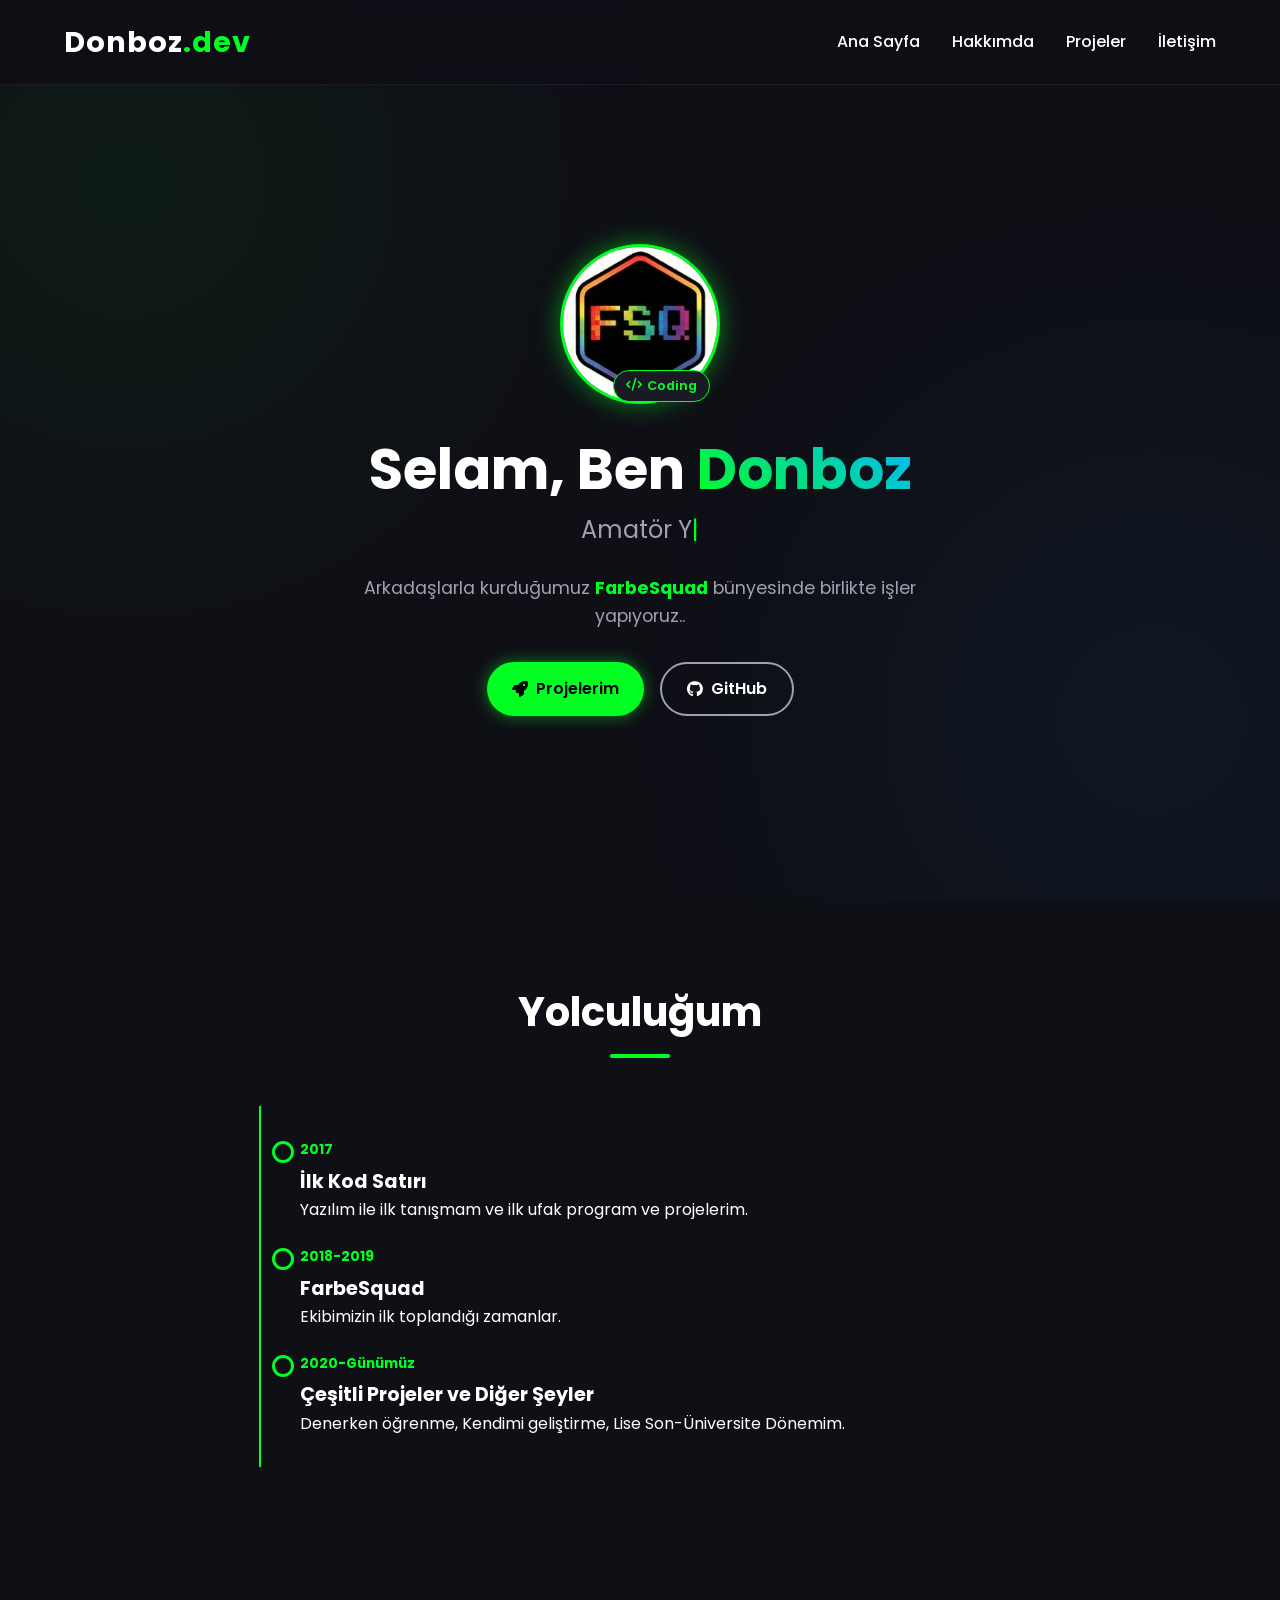
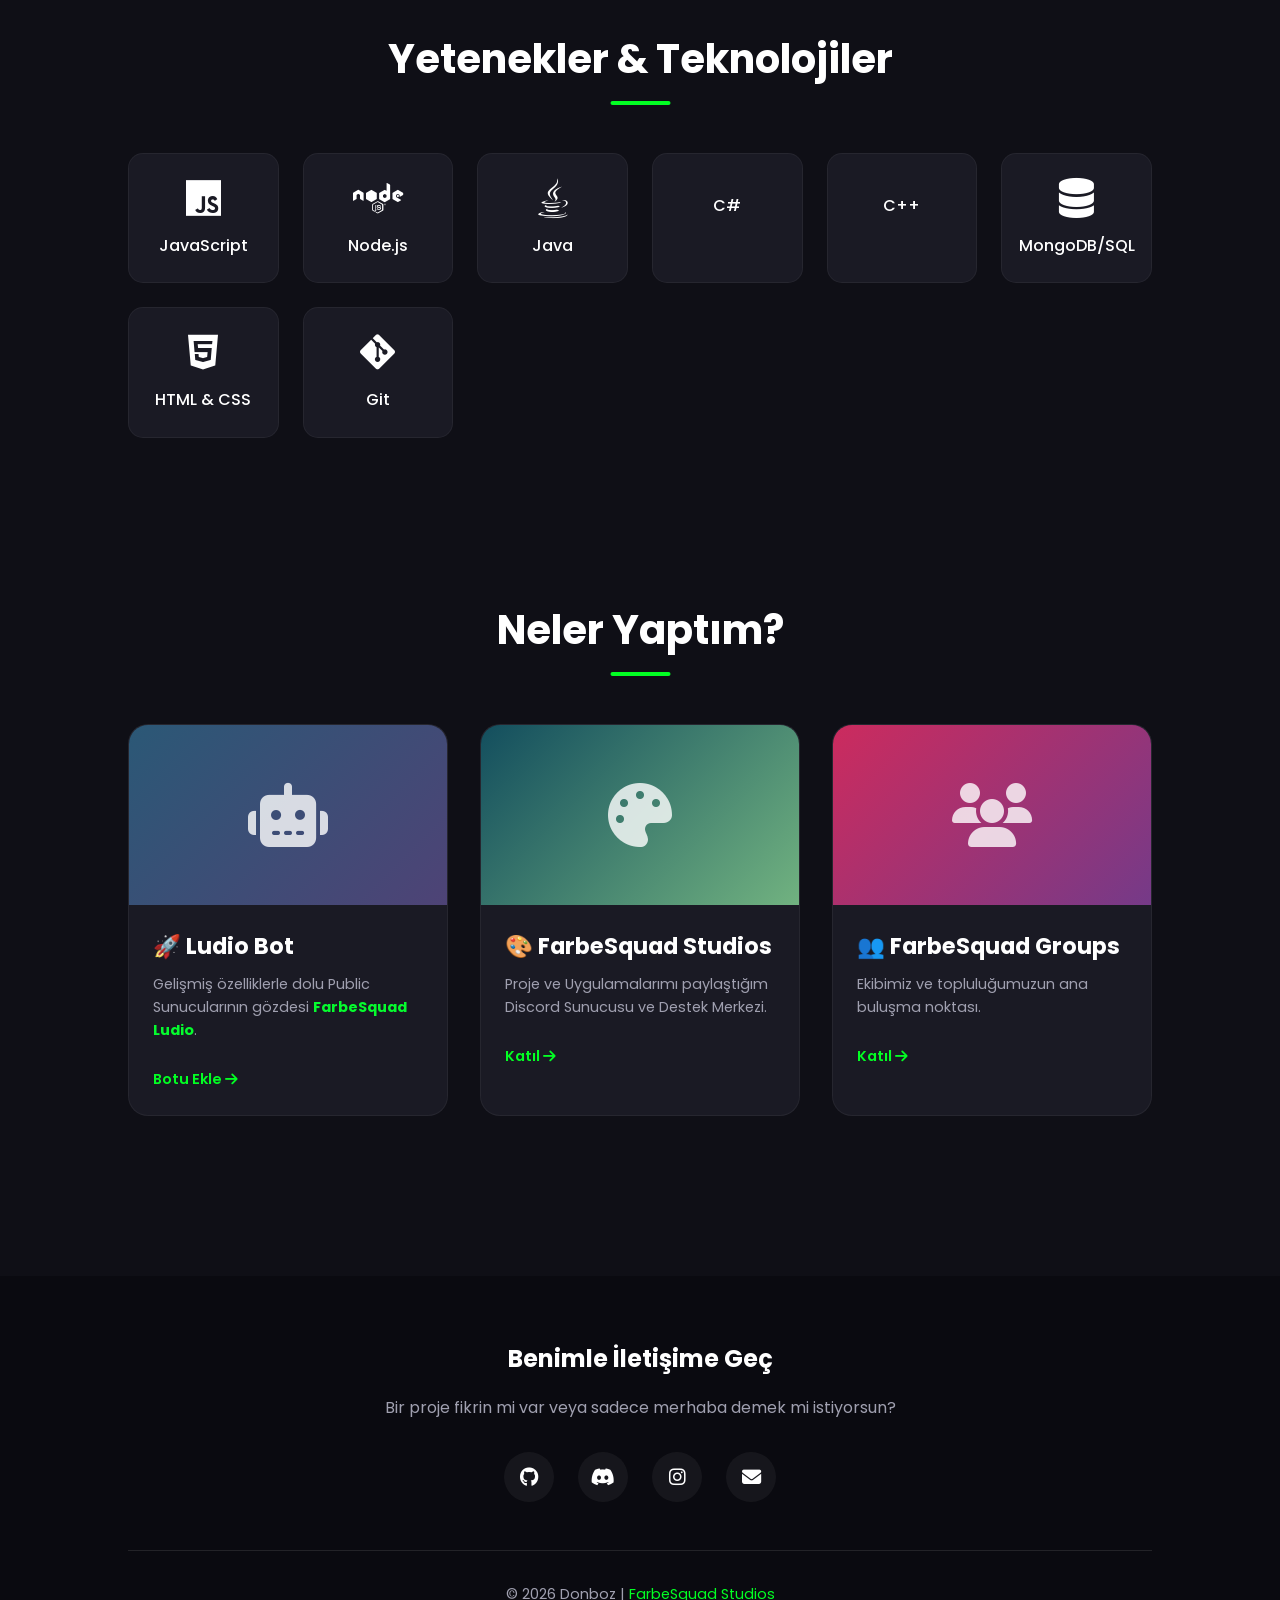
==== index.html @ 7eaf5b08 "Add timeline section and scroll-to-top button Introduced a new 'Yolculuğum' (Journey) timeline secti" ====
<!DOCTYPE html>
<html lang="tr">

<head>
    <meta charset="UTF-8">
    <meta name="viewport" content="width=device-width, initial-scale=1.0">

    <title>Murat 'Donboz' Batak | Yazılım Portfolyosu</title>
    <meta name="description"
        content="Merhaba, ben Murat Batak (Donboz). Amatör yazılımcı. Ludio Bot, Discord botları ve web projelerimi inceleyebilirsiniz.">
    <meta name="author" content="Murat Batak">
    <meta name="keywords" content="Donboz, Murat Batak, FarbeSquad, Ludio Bot, Yazılımcı, Web Geliştirici, Discord Bot">

    <meta property="og:title" content="Murat 'Donboz' Batak | Portfolio">
    <meta property="og:description"
        content="FarbeSquad kurucusu ve yazılım geliştirici. Projelerimi ve yeteneklerimi inceleyin.">
    <meta property="og:image" content="https://donboz.github.io/imgs/logo.png">
    <meta property="og:url" content="https://donboz.github.io">
    <meta property="og:type" content="website">
    <link rel="icon" type="image/png" href="./imgs/logo.png">

    <meta name="theme-color" content="#02ff23">
    <link rel="stylesheet" href="https://cdnjs.cloudflare.com/ajax/libs/font-awesome/6.4.0/css/all.min.css">
    <link href="https://fonts.googleapis.com/css2?family=Poppins:wght@300;400;600;700&display=swap" rel="stylesheet">
    <link rel="stylesheet" href="style.css">
</head>

<body>

    <div class="bg-animation"></div>

    <header>
        <div class="logo">Donboz<span style="color:var(--accent)">.dev</span></div>

        <div class="menu-toggle" id="mobile-menu">
            <span class="bar"></span>
            <span class="bar"></span>
            <span class="bar"></span>
        </div>

        <nav class="nav-menu">
            <a href="#home" class="nav-link">Ana Sayfa</a>
            <a href="#about" class="nav-link">Hakkımda</a>
            <a href="#projects" class="nav-link">Projeler</a>
            <a href="#contact" class="nav-link">İletişim</a>
        </nav>
    </header>

    <section class="hero" id="home">
        <div class="hero-content">
            <div class="img-container">
                <img src="./imgs/logo.png" alt="Donboz Profil" class="profile-img">
                <div class="status-badge"><i class="fas fa-code"></i> Coding</div>
            </div>

            <h1>Selam, Ben <span class="gradient-text">Donboz</span></h1>
            <div class="typing-container">
                <span id="typewriter"></span><span class="cursor">|</span>
            </div>

            <p class="hero-text">
                Arkadaşlarla kurduğumuz <span style="color: #02ff23; font-weight: bold;">FarbeSquad</span> bünyesinde
                birlikte işler yapıyoruz..
            </p>

            <div class="hero-buttons">
                <a href="#projects" class="btn btn-primary"><i class="fas fa-rocket"></i> Projelerim</a>
                <a href="https://github.com/Donboz" target="_blank" class="btn btn-secondary"><i
                        class="fab fa-github"></i> GitHub</a>
            </div>
        </div>
    </section>

    <section class="section" id="journey">
        <h2 class="section-title">Yolculuğum</h2>
        <div class="timeline">
            <div class="timeline-item">
                <span class="date">2017</span>
                <h3>İlk Kod Satırı</h3>
                <p>Yazılım ile ilk tanışmam ve ilk ufak program ve projelerim.</p>
            </div>
            <div class="timeline-item">
                <span class="date">2018-2019</span>
                <h3>FarbeSquad</h3>
                <p>Ekibimizin ilk toplandığı zamanlar.</p>
            </div>
            <div class="timeline-item">
                <span class="date">2020-Günümüz</span>
                <h3>Çeşitli Projeler ve Diğer Şeyler</h3>
                <p>Denerken öğrenme, Kendimi geliştirme, Lise Son-Üniversite Dönemim.</p>
            </div>
        </div>
    </section>

    <section class="section" id="about">
        <h2 class="section-title">Yetenekler & Teknolojiler</h2>
        <div class="skills-grid">
            <div class="skill-card js"><i class="fab fa-js"></i> <span>JavaScript</span></div>
            <div class="skill-card node"><i class="fab fa-node"></i> <span>Node.js</span></div>
            <div class="skill-card java"><i class="fab fa-java"></i> <span>Java</span></div>
            <div class="skill-card csharp"><i class="fab fa-csharp"></i> <span>C#</span></div>
            <div class="skill-card csharp"><i class="fab fa-cplus"></i> <span>C++</span></div>
            <div class="skill-card db"><i class="fas fa-database"></i> <span>MongoDB/SQL</span></div>
            <div class="skill-card html"><i class="fab fa-html5"></i> <span>HTML & CSS</span></div>
            <div class="skill-card git"><i class="fab fa-git-alt"></i> <span>Git</span></div>
        </div>
    </section>

    <section class="section" id="projects">
        <h2 class="section-title">Neler Yaptım?</h2>
        <div class="projects-grid">

            <div class="project-card">
                <div class="card-image ludio-bg">
                    <i class="fas fa-robot"></i>
                </div>
                <div class="card-content">
                    <h3>🚀 Ludio Bot</h3>
                    <p>Gelişmiş özelliklerle dolu Public Sunucularının gözdesi <span
                            style="color: #05fc2e; font-weight: bold;">FarbeSquad Ludio</span>.</p>
                    <div class="card-links">
                        <a href="https://discord.com/oauth2/authorize?client_id=803218548482768906" target="_blank">Botu
                            Ekle <i class="fas fa-arrow-right"></i></a>
                    </div>
                </div>
            </div>

            <div class="project-card">
                <div class="card-image fs-bg">
                    <i class="fas fa-palette"></i>
                </div>
                <div class="card-content">
                    <h3>🎨 FarbeSquad Studios</h3>
                    <p>Proje ve Uygulamalarımı paylaştığım Discord Sunucusu ve Destek Merkezi.</p>
                    <div class="card-links">
                        <a href="https://discord.gg/zWhV6Kchgx" target="_blank">Katıl <i
                                class="fas fa-arrow-right"></i></a>
                    </div>
                </div>
            </div>

            <div class="project-card">
                <div class="card-image group-bg">
                    <i class="fas fa-users"></i>
                </div>
                <div class="card-content">
                    <h3>👥 FarbeSquad Groups</h3>
                    <p>Ekibimiz ve topluluğumuzun ana buluşma noktası.</p>
                    <div class="card-links">
                        <a href="https://discord.gg/zWhV6Kchgx" target="_blank">Katıl <i
                                class="fas fa-arrow-right"></i></a>
                    </div>
                </div>
            </div>

        </div>
    </section>

    <footer id="contact">
        <div class="footer-content">
            <h2>Benimle İletişime Geç</h2>
            <p>Bir proje fikrin mi var veya sadece merhaba demek mi istiyorsun?</p>
            <div class="social-links">
                <a href="https://github.com/Donboz" target="_blank" class="social-btn github"><i
                        class="fab fa-github"></i></a>
                <a href="https://discord.gg/zWhV6Kchgx" target="_blank" class="social-btn discord"><i
                        class="fab fa-discord"></i></a>
                <a href="https://instagram.com/muratbatak2005" target="_blank" class="social-btn insta"><i
                        class="fab fa-instagram"></i></a>
                <a href="mailto:muratbatak052005@gmail.com" class="social-btn mail"><i class="fas fa-envelope"></i></a>
            </div>
            <div class="copyright">
                <p>&copy; <span id="year"></span> Donboz | <span style="color:var(--accent)">FarbeSquad Studios</span>
                </p>
            </div>
        </div>
    </footer>

    <script>
        document.getElementById('year').textContent = new Date().getFullYear();

        const textElement = document.getElementById('typewriter');
        const phrases = ['Amatör Yazılımcı', 'FarbeSquad Groups', 'FarbeSquad Studios', 'Öğrenci'];
        let phraseIndex = 0;
        let charIndex = 0;
        let isDeleting = false;

        function type() {
            const currentPhrase = phrases[phraseIndex];

            if (isDeleting) {
                textElement.textContent = currentPhrase.substring(0, charIndex - 1);
                charIndex--;
            } else {
                textElement.textContent = currentPhrase.substring(0, charIndex + 1);
                charIndex++;
            }

            if (!isDeleting && charIndex === currentPhrase.length) {
                isDeleting = true;
                setTimeout(type, 2000);
            } else if (isDeleting && charIndex === 0) {
                isDeleting = false;
                phraseIndex = (phraseIndex + 1) % phrases.length;
                setTimeout(type, 500);
            } else {
                setTimeout(type, isDeleting ? 100 : 200);
            }
        }
        document.addEventListener('DOMContentLoaded', type);

        const menuToggle = document.getElementById('mobile-menu');
        const navMenu = document.querySelector('.nav-menu');

        menuToggle.addEventListener('click', () => {
            menuToggle.classList.toggle('active');
            navMenu.classList.toggle('active');
        });

        document.querySelectorAll('.nav-link').forEach(n => n.addEventListener('click', () => {
            menuToggle.classList.remove('active');
            navMenu.classList.remove('active');
        }));
    </script>
    <a href="#" class="scroll-top" id="scrollTopBtn"><i class="fas fa-arrow-up"></i></a>
</body>

</html>
---- style.css ----
/* === GENEL AYARLAR VE DEĞİŞKENLER === */
:root {
    --bg-color: #0f0f16;
    --card-bg: #1a1a24;
    --text-main: #ffffff;
    --text-secondary: #a0a0b0;
    --accent: #02ff23; /* Senin seçtiğin neon yeşil */
    --accent-glow: rgba(2, 255, 35, 0.5);
    --gradient: linear-gradient(45deg, #02ff23, #00b7ff);
}

* {
    margin: 0;
    padding: 0;
    box-sizing: border-box;
    font-family: 'Poppins', sans-serif;
    scroll-behavior: smooth;
}

body {
    background-color: var(--bg-color);
    color: var(--text-main);
    overflow-x: hidden;
    line-height: 1.6;
}

/* === ARKAPLAN ANİMASYONU === */
.bg-animation {
    position: fixed;
    top: 0;
    left: 0;
    width: 100%;
    height: 100vh;
    background: radial-gradient(circle at 10% 20%, rgba(2, 255, 35, 0.05) 0%, transparent 40%),
                radial-gradient(circle at 90% 80%, rgba(0, 183, 255, 0.05) 0%, transparent 40%);
    z-index: -1;
}

/* === CUSTOM SCROLLBAR === */
::-webkit-scrollbar {
    width: 10px;
}
::-webkit-scrollbar-track {
    background: var(--bg-color);
}
::-webkit-scrollbar-thumb {
    background: #333;
    border-radius: 5px;
}
::-webkit-scrollbar-thumb:hover {
    background: var(--accent);
}

/* === HEADER & MENU === */
header {
    position: fixed;
    top: 0;
    width: 100%;
    padding: 1.2rem 5%;
    display: flex;
    justify-content: space-between;
    align-items: center;
    background: rgba(15, 15, 22, 0.85);
    backdrop-filter: blur(10px);
    z-index: 1000;
    border-bottom: 1px solid rgba(255,255,255,0.05);
}

.logo {
    font-size: 1.8rem;
    font-weight: 700;
    letter-spacing: 1px;
    cursor: pointer;
}

.nav-menu {
    display: flex;
    gap: 2rem;
}

.nav-link {
    color: var(--text-main);
    text-decoration: none;
    font-weight: 500;
    transition: 0.3s;
    position: relative;
}

.nav-link:hover {
    color: var(--accent);
}

.nav-link::after {
    content: '';
    position: absolute;
    width: 0;
    height: 2px;
    bottom: -5px;
    left: 0;
    background-color: var(--accent);
    transition: 0.3s;
}

.nav-link:hover::after {
    width: 100%;
}

/* === HAMBURGER MENU (MOBİL) === */
.menu-toggle {
    display: none;
    cursor: pointer;
    flex-direction: column;
    gap: 5px;
}

.bar {
    width: 25px;
    height: 3px;
    background-color: var(--text-main);
    transition: 0.3s;
}

/* === HERO SECTION === */
.hero {
    height: 100vh;
    display: flex;
    align-items: center;
    justify-content: center;
    text-align: center;
    padding: 0 20px;
    padding-top: 60px; /* Header payı */
}

.hero-content {
    max-width: 800px;
}

.img-container {
    position: relative;
    display: inline-block;
    margin-bottom: 1.5rem;
}

.profile-img {
    width: 160px;
    height: 160px;
    border-radius: 50%;
    object-fit: cover;
    border: 3px solid var(--accent);
    box-shadow: 0 0 25px var(--accent-glow);
    animation: float 6s ease-in-out infinite;
}

@keyframes float {
    0%, 100% { transform: translateY(0); }
    50% { transform: translateY(-10px); }
}

.status-badge {
    position: absolute;
    bottom: 10px;
    right: 10px;
    background: #1a1a24;
    border: 1px solid var(--accent);
    color: var(--accent);
    padding: 5px 12px;
    border-radius: 20px;
    font-size: 0.8rem;
    font-weight: 600;
    display: flex;
    align-items: center;
    gap: 5px;
}

h1 {
    font-size: 3.5rem;
    margin-bottom: 0.5rem;
    line-height: 1.2;
}

.gradient-text {
    background: var(--gradient);
    -webkit-background-clip: text;
    -webkit-text-fill-color: transparent;
}

.typing-container {
    font-size: 1.5rem;
    color: var(--text-secondary);
    margin-bottom: 1.5rem;
    min-height: 1.6em;
}

.cursor {
    color: var(--accent);
    animation: blink 0.8s infinite;
}

@keyframes blink {
    0%, 100% { opacity: 1; }
    50% { opacity: 0; }
}

.hero-text {
    font-size: 1.1rem;
    color: var(--text-secondary);
    margin-bottom: 2rem;
    max-width: 600px;
    margin-left: auto;
    margin-right: auto;
}

.hero-buttons {
    display: flex;
    gap: 1rem;
    justify-content: center;
}

.btn {
    padding: 12px 25px;
    border-radius: 30px;
    text-decoration: none;
    font-weight: 600;
    transition: 0.3s;
    display: flex;
    align-items: center;
    gap: 8px;
}

.btn-primary {
    background: var(--accent);
    color: #000;
    box-shadow: 0 0 15px var(--accent-glow);
}

.btn-primary:hover {
    background: #fff;
    transform: translateY(-3px);
}

.btn-secondary {
    background: transparent;
    border: 2px solid var(--text-secondary);
    color: var(--text-main);
}

.btn-secondary:hover {
    border-color: var(--accent);
    color: var(--accent);
}

/* === SECTIONS === */
.section {
    padding: 5rem 10%;
}

.section-title {
    text-align: center;
    font-size: 2.5rem;
    margin-bottom: 3rem;
    position: relative;
    display: inline-block;
    left: 50%;
    transform: translateX(-50%);
}

.section-title::after {
    content: '';
    display: block;
    width: 60px;
    height: 4px;
    background: var(--accent);
    margin: 10px auto 0;
    border-radius: 2px;
}

/* === SKILLS GRID === */
.skills-grid {
    display: grid;
    grid-template-columns: repeat(auto-fit, minmax(130px, 1fr));
    gap: 1.5rem;
}

.skill-card {
    background: var(--card-bg);
    padding: 1.5rem;
    border-radius: 15px;
    text-align: center;
    transition: 0.3s;
    border: 1px solid rgba(255,255,255,0.05);
    display: flex;
    flex-direction: column;
    align-items: center;
    gap: 10px;
}

.skill-card i {
    font-size: 2.5rem;
    margin-bottom: 5px;
    transition: 0.3s;
}

.skill-card span {
    font-weight: 500;
}

.skill-card:hover {
    transform: translateY(-5px);
    border-color: var(--accent);
}

/* İkonlara özel renkler (Hover'da canlansın) */
.skill-card.js:hover i { color: #f7df1e; }
.skill-card.node:hover i { color: #68a063; }
.skill-card.html:hover i { color: #e34f26; }
.skill-card.java:hover i { color: #f89820; }
.skill-card.db:hover i { color: #00ed64; }
.skill-card.csharp:hover i { color: #9b4f96; }

/* === PROJECTS === */
.projects-grid {
    display: grid;
    grid-template-columns: repeat(auto-fit, minmax(300px, 1fr));
    gap: 2rem;
}

.project-card {
    background: var(--card-bg);
    border-radius: 20px;
    overflow: hidden;
    transition: 0.3s;
    border: 1px solid rgba(255,255,255,0.05);
}

.project-card:hover {
    transform: translateY(-10px);
    box-shadow: 0 10px 30px rgba(0,0,0,0.5);
}

.card-image {
    height: 180px;
    display: flex;
    align-items: center;
    justify-content: center;
    font-size: 4rem;
    color: rgba(255,255,255,0.8);
}

/* Proje arkaplan renkleri */
.ludio-bg { background: linear-gradient(135deg, #2b5876, #4e4376); }
.fs-bg { background: linear-gradient(135deg, #134e5e, #71b280); }
.group-bg { background: linear-gradient(135deg, #cc2b5e, #753a88); }

.card-content {
    padding: 1.5rem;
}

.card-content h3 {
    margin-bottom: 0.5rem;
    font-size: 1.4rem;
}

.card-content p {
    color: var(--text-secondary);
    font-size: 0.9rem;
    margin-bottom: 1.5rem;
}

.card-links a {
    color: var(--accent);
    text-decoration: none;
    font-weight: 600;
    font-size: 0.9rem;
    transition: 0.2s;
}

.card-links a:hover {
    color: #fff;
    margin-left: 5px;
}

/* === FOOTER === */
footer {
    background: #0a0a10;
    padding: 4rem 10% 2rem;
    text-align: center;
    margin-top: 5rem;
}

.footer-content h2 {
    margin-bottom: 1rem;
}

.footer-content p {
    color: var(--text-secondary);
    margin-bottom: 2rem;
}

.social-links {
    display: flex;
    justify-content: center;
    gap: 1.5rem;
    margin-bottom: 3rem;
}

.social-btn {
    width: 50px;
    height: 50px;
    border-radius: 50%;
    background: rgba(255,255,255,0.05);
    display: flex;
    align-items: center;
    justify-content: center;
    color: var(--text-main);
    text-decoration: none;
    font-size: 1.2rem;
    transition: 0.3s;
}

.social-btn:hover {
    background: var(--accent);
    color: #000;
    transform: scale(1.1);
}

.copyright {
    border-top: 1px solid rgba(255,255,255,0.1);
    padding-top: 2rem;
    font-size: 0.9rem;
    color: var(--text-secondary);
}

/* === TIMELINE === */
.timeline {
    position: relative;
    max-width: 800px;
    margin: 0 auto;
    padding: 20px;
}
.timeline::after {
    content: '';
    position: absolute;
    width: 2px;
    background: var(--accent);
    top: 0;
    bottom: 0;
    left: 20px; /* Çizgi solda olsun */
    margin-left: -1px;
}
.timeline-item {
    padding: 10px 40px;
    position: relative;
    background-color: inherit;
    width: 100%;
}
.timeline-item::after {
    content: '';
    position: absolute;
    width: 16px;
    height: 16px;
    right: auto;
    left: 12px;
    top: 15px;
    background-color: var(--bg-color);
    border: 3px solid var(--accent);
    border-radius: 50%;
    z-index: 1;
    transition: 0.3s;
}
.timeline-item:hover::after {
    background-color: var(--accent);
    box-shadow: 0 0 10px var(--accent);
}
.timeline-item .date {
    font-size: 0.85rem;
    color: var(--accent);
    font-weight: bold;
}
.timeline-item h3 {
    margin-top: 5px;
    font-size: 1.2rem;
}

.scroll-top {
    position: fixed;
    bottom: 30px;
    right: 30px;
    background: var(--accent);
    color: #000;
    width: 45px;
    height: 45px;
    border-radius: 50%;
    display: flex;
    align-items: center;
    justify-content: center;
    text-decoration: none;
    opacity: 0; /* Başlangıçta gizli */
    pointer-events: none;
    transition: 0.3s;
    z-index: 999;
    box-shadow: 0 0 15px var(--accent-glow);
}

.scroll-top.active {
    opacity: 1;
    pointer-events: auto;
    transform: translateY(0);
}

/* === MEDIA QUERIES (MOBİL UYUMLULUK) === */
@media (max-width: 768px) {
    .menu-toggle {
        display: flex;
        z-index: 1001;
    }

    .nav-menu {
        position: fixed;
        top: 0;
        right: -100%;
        width: 70%;
        height: 100vh;
        background: #1a1a24;
        flex-direction: column;
        align-items: center;
        justify-content: center;
        transition: 0.4s;
        box-shadow: -5px 0 15px rgba(0,0,0,0.5);
    }

    .nav-menu.active {
        right: 0;
    }

    /* Hamburger animasyonu */
    .menu-toggle.active .bar:nth-child(1) { transform: rotate(-45deg) translate(-5px, 6px); }
    .menu-toggle.active .bar:nth-child(2) { opacity: 0; }
    .menu-toggle.active .bar:nth-child(3) { transform: rotate(45deg) translate(-5px, -6px); }

    h1 { font-size: 2.5rem; }
    
    .hero-buttons { flex-direction: column; }
    .btn { width: 100%; justify-content: center; }
    
    .section { padding: 4rem 5%; }
}
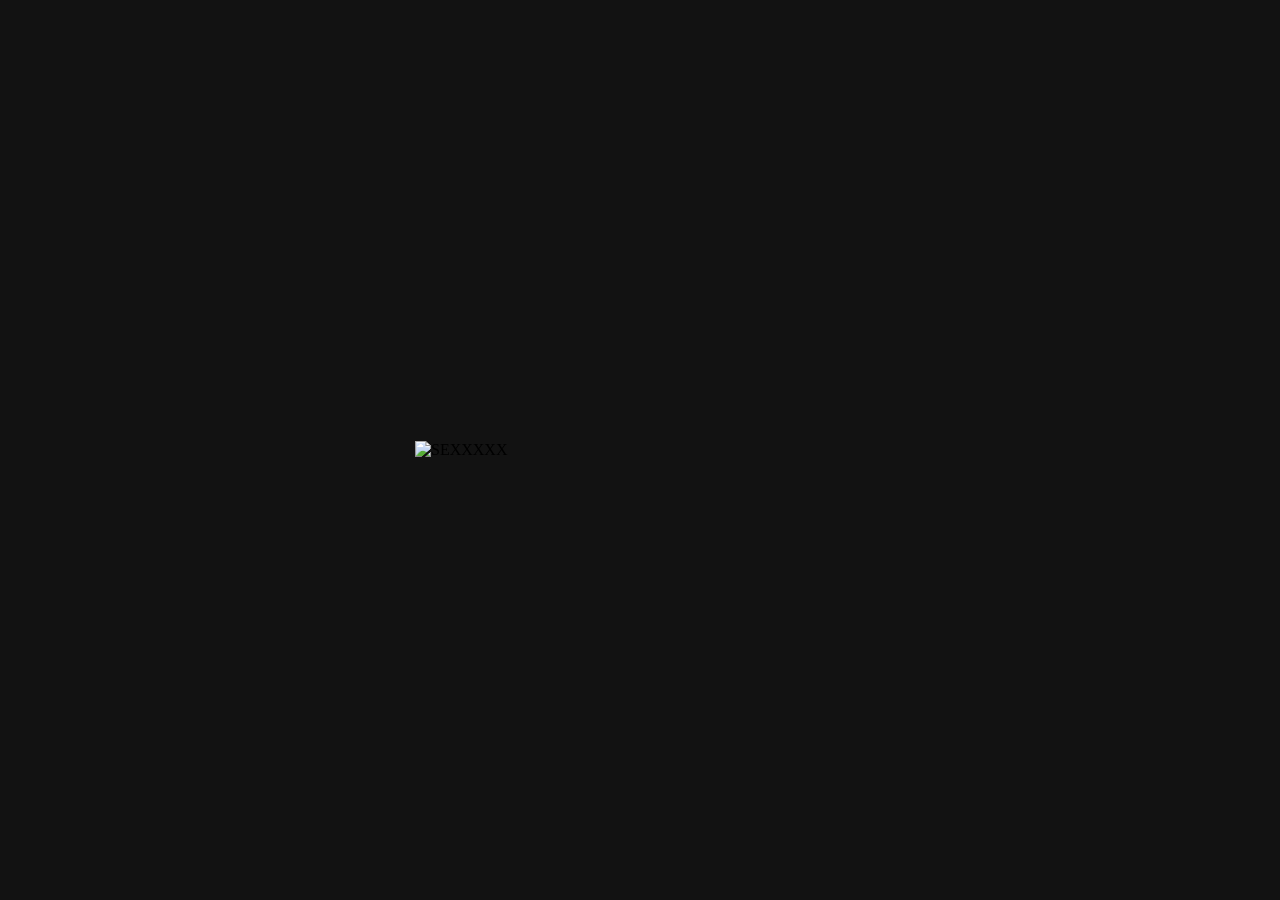
==== commit ba183533: "Update index.html" ====
--- a/index.html
+++ b/index.html
@@ -1,228 +1,31 @@
 <!DOCTYPE html>
 <html lang="tr">
-
 <head>
     <meta charset="UTF-8">
     <meta name="viewport" content="width=device-width, initial-scale=1.0">
+    <title>Resim</title>
+    <style>
+        /* Sayfanın kenar boşluklarını sıfırlayıp tam ekran yapıyoruz */
+        body {
+            margin: 0;
+            height: 100vh;
+            display: flex;
+            justify-content: center;
+            align-items: center;
+            background-color: #121212; /* Göz yormaması için koyu bir arka plan */
+        }
 
-    <title>Murat 'Donboz' Batak | Yazılım Portfolyosu</title>
-    <meta name="description"
-        content="Merhaba, ben Murat Batak (Donboz). Amatör yazılımcı. Ludio Bot, Discord botları ve web projelerimi inceleyebilirsiniz.">
-    <meta name="author" content="Murat Batak">
-    <meta name="keywords" content="Donboz, Murat Batak, FarbeSquad, Ludio Bot, Yazılımcı, Web Geliştirici, Discord Bot">
-
-    <meta property="og:title" content="Murat 'Donboz' Batak | Portfolio">
-    <meta property="og:description"
-        content="FarbeSquad kurucusu ve yazılım geliştirici. Projelerimi ve yeteneklerimi inceleyin.">
-    <meta property="og:image" content="https://donboz.github.io/imgs/logo.png">
-    <meta property="og:url" content="https://donboz.github.io">
-    <meta property="og:type" content="website">
-    <link rel="icon" type="image/png" href="./imgs/logo.png">
-
-    <meta name="theme-color" content="#02ff23">
-    <link rel="stylesheet" href="https://cdnjs.cloudflare.com/ajax/libs/font-awesome/6.4.0/css/all.min.css">
-    <link href="https://fonts.googleapis.com/css2?family=Poppins:wght@300;400;600;700&display=swap" rel="stylesheet">
-    <link rel="stylesheet" href="style.css">
+        /* Resmi biraz büyük ve ekranı taşırmayacak şekilde ayarlıyoruz */
+        img {
+            width: 450px; /* İstediğin gibi biraz büyük */
+            max-width: 90vw; /* Mobilde veya küçük ekranda taşmayı engeller */
+            height: auto;
+        }
+    </style>
 </head>
-
 <body>
 
-    <div class="bg-animation"></div>
+    <img src="imgs/s-l400.jpg" alt="SEXXXXX">
 
-    <header>
-        <div class="logo">Donboz<span style="color:var(--accent)">.dev</span></div>
-
-        <div class="menu-toggle" id="mobile-menu">
-            <span class="bar"></span>
-            <span class="bar"></span>
-            <span class="bar"></span>
-        </div>
-
-        <nav class="nav-menu">
-            <a href="#home" class="nav-link">Ana Sayfa</a>
-            <a href="#about" class="nav-link">Hakkımda</a>
-            <a href="#projects" class="nav-link">Projeler</a>
-            <a href="#contact" class="nav-link">İletişim</a>
-        </nav>
-    </header>
-
-    <section class="hero" id="home">
-        <div class="hero-content">
-            <div class="img-container">
-                <img src="./imgs/logo.png" alt="Donboz Profil" class="profile-img">
-                <div class="status-badge"><i class="fas fa-code"></i> Coding</div>
-            </div>
-
-            <h1>Selam, Ben <span class="gradient-text">Donboz</span></h1>
-            <div class="typing-container">
-                <span id="typewriter"></span><span class="cursor">|</span>
-            </div>
-
-            <p class="hero-text">
-                Arkadaşlarla kurduğumuz <span style="color: #02ff23; font-weight: bold;">FarbeSquad</span> bünyesinde
-                birlikte işler yapıyoruz..
-            </p>
-
-            <div class="hero-buttons">
-                <a href="#projects" class="btn btn-primary"><i class="fas fa-rocket"></i> Projelerim</a>
-                <a href="https://github.com/Donboz" target="_blank" class="btn btn-secondary"><i
-                        class="fab fa-github"></i> GitHub</a>
-            </div>
-        </div>
-    </section>
-
-    <section class="section" id="journey">
-        <h2 class="section-title">Yolculuğum</h2>
-        <div class="timeline">
-            <div class="timeline-item">
-                <span class="date">2017</span>
-                <h3>İlk Kod Satırı</h3>
-                <p>Yazılım ile ilk tanışmam ve ilk ufak program ve projelerim.</p>
-            </div>
-            <div class="timeline-item">
-                <span class="date">2018-2019</span>
-                <h3>FarbeSquad</h3>
-                <p>Ekibimizin ilk toplandığı zamanlar.</p>
-            </div>
-            <div class="timeline-item">
-                <span class="date">2020-Günümüz</span>
-                <h3>Çeşitli Projeler ve Diğer Şeyler</h3>
-                <p>Denerken öğrenme, Kendimi geliştirme, Lise Son-Üniversite Dönemim.</p>
-            </div>
-        </div>
-    </section>
-
-    <section class="section" id="about">
-        <h2 class="section-title">Yetenekler & Teknolojiler</h2>
-        <div class="skills-grid">
-            <div class="skill-card js"><i class="fab fa-js"></i> <span>JavaScript</span></div>
-            <div class="skill-card node"><i class="fab fa-node"></i> <span>Node.js</span></div>
-            <div class="skill-card java"><i class="fab fa-java"></i> <span>Java</span></div>
-            <div class="skill-card csharp"><i class="fab fa-csharp"></i> <span>C#</span></div>
-            <div class="skill-card csharp"><i class="fab fa-cplus"></i> <span>C++</span></div>
-            <div class="skill-card db"><i class="fas fa-database"></i> <span>MongoDB/SQL</span></div>
-            <div class="skill-card html"><i class="fab fa-html5"></i> <span>HTML & CSS</span></div>
-            <div class="skill-card git"><i class="fab fa-git-alt"></i> <span>Git</span></div>
-        </div>
-    </section>
-
-    <section class="section" id="projects">
-        <h2 class="section-title">Neler Yaptım?</h2>
-        <div class="projects-grid">
-
-            <div class="project-card">
-                <div class="card-image ludio-bg">
-                    <i class="fas fa-robot"></i>
-                </div>
-                <div class="card-content">
-                    <h3>🚀 Ludio Bot</h3>
-                    <p>Gelişmiş özelliklerle dolu Public Sunucularının gözdesi <span
-                            style="color: #05fc2e; font-weight: bold;">FarbeSquad Ludio</span>.</p>
-                    <div class="card-links">
-                        <a href="https://discord.com/oauth2/authorize?client_id=803218548482768906" target="_blank">Botu
-                            Ekle <i class="fas fa-arrow-right"></i></a>
-                    </div>
-                </div>
-            </div>
-
-            <div class="project-card">
-                <div class="card-image fs-bg">
-                    <i class="fas fa-palette"></i>
-                </div>
-                <div class="card-content">
-                    <h3>🎨 FarbeSquad Studios</h3>
-                    <p>Proje ve Uygulamalarımı paylaştığım Discord Sunucusu ve Destek Merkezi.</p>
-                    <div class="card-links">
-                        <a href="https://discord.gg/zWhV6Kchgx" target="_blank">Katıl <i
-                                class="fas fa-arrow-right"></i></a>
-                    </div>
-                </div>
-            </div>
-
-            <div class="project-card">
-                <div class="card-image group-bg">
-                    <i class="fas fa-users"></i>
-                </div>
-                <div class="card-content">
-                    <h3>👥 FarbeSquad Groups</h3>
-                    <p>Ekibimiz ve topluluğumuzun ana buluşma noktası.</p>
-                    <div class="card-links">
-                        <a href="https://discord.gg/zWhV6Kchgx" target="_blank">Katıl <i
-                                class="fas fa-arrow-right"></i></a>
-                    </div>
-                </div>
-            </div>
-
-        </div>
-    </section>
-
-    <footer id="contact">
-        <div class="footer-content">
-            <h2>Benimle İletişime Geç</h2>
-            <p>Bir proje fikrin mi var veya sadece merhaba demek mi istiyorsun?</p>
-            <div class="social-links">
-                <a href="https://github.com/Donboz" target="_blank" class="social-btn github"><i
-                        class="fab fa-github"></i></a>
-                <a href="https://discord.gg/zWhV6Kchgx" target="_blank" class="social-btn discord"><i
-                        class="fab fa-discord"></i></a>
-                <a href="https://instagram.com/muratbatak2005" target="_blank" class="social-btn insta"><i
-                        class="fab fa-instagram"></i></a>
-                <a href="mailto:muratbatak052005@gmail.com" class="social-btn mail"><i class="fas fa-envelope"></i></a>
-            </div>
-            <div class="copyright">
-                <p>&copy; <span id="year"></span> Donboz | <span style="color:var(--accent)">FarbeSquad Studios</span>
-                </p>
-            </div>
-        </div>
-    </footer>
-
-    <script>
-        document.getElementById('year').textContent = new Date().getFullYear();
-
-        const textElement = document.getElementById('typewriter');
-        const phrases = ['Amatör Yazılımcı', 'FarbeSquad Groups', 'FarbeSquad Studios', 'Öğrenci'];
-        let phraseIndex = 0;
-        let charIndex = 0;
-        let isDeleting = false;
-
-        function type() {
-            const currentPhrase = phrases[phraseIndex];
-
-            if (isDeleting) {
-                textElement.textContent = currentPhrase.substring(0, charIndex - 1);
-                charIndex--;
-            } else {
-                textElement.textContent = currentPhrase.substring(0, charIndex + 1);
-                charIndex++;
-            }
-
-            if (!isDeleting && charIndex === currentPhrase.length) {
-                isDeleting = true;
-                setTimeout(type, 2000);
-            } else if (isDeleting && charIndex === 0) {
-                isDeleting = false;
-                phraseIndex = (phraseIndex + 1) % phrases.length;
-                setTimeout(type, 500);
-            } else {
-                setTimeout(type, isDeleting ? 100 : 200);
-            }
-        }
-        document.addEventListener('DOMContentLoaded', type);
-
-        const menuToggle = document.getElementById('mobile-menu');
-        const navMenu = document.querySelector('.nav-menu');
-
-        menuToggle.addEventListener('click', () => {
-            menuToggle.classList.toggle('active');
-            navMenu.classList.toggle('active');
-        });
-
-        document.querySelectorAll('.nav-link').forEach(n => n.addEventListener('click', () => {
-            menuToggle.classList.remove('active');
-            navMenu.classList.remove('active');
-        }));
-    </script>
-    <a href="#" class="scroll-top" id="scrollTopBtn"><i class="fas fa-arrow-up"></i></a>
 </body>
-
-</html>+</html>
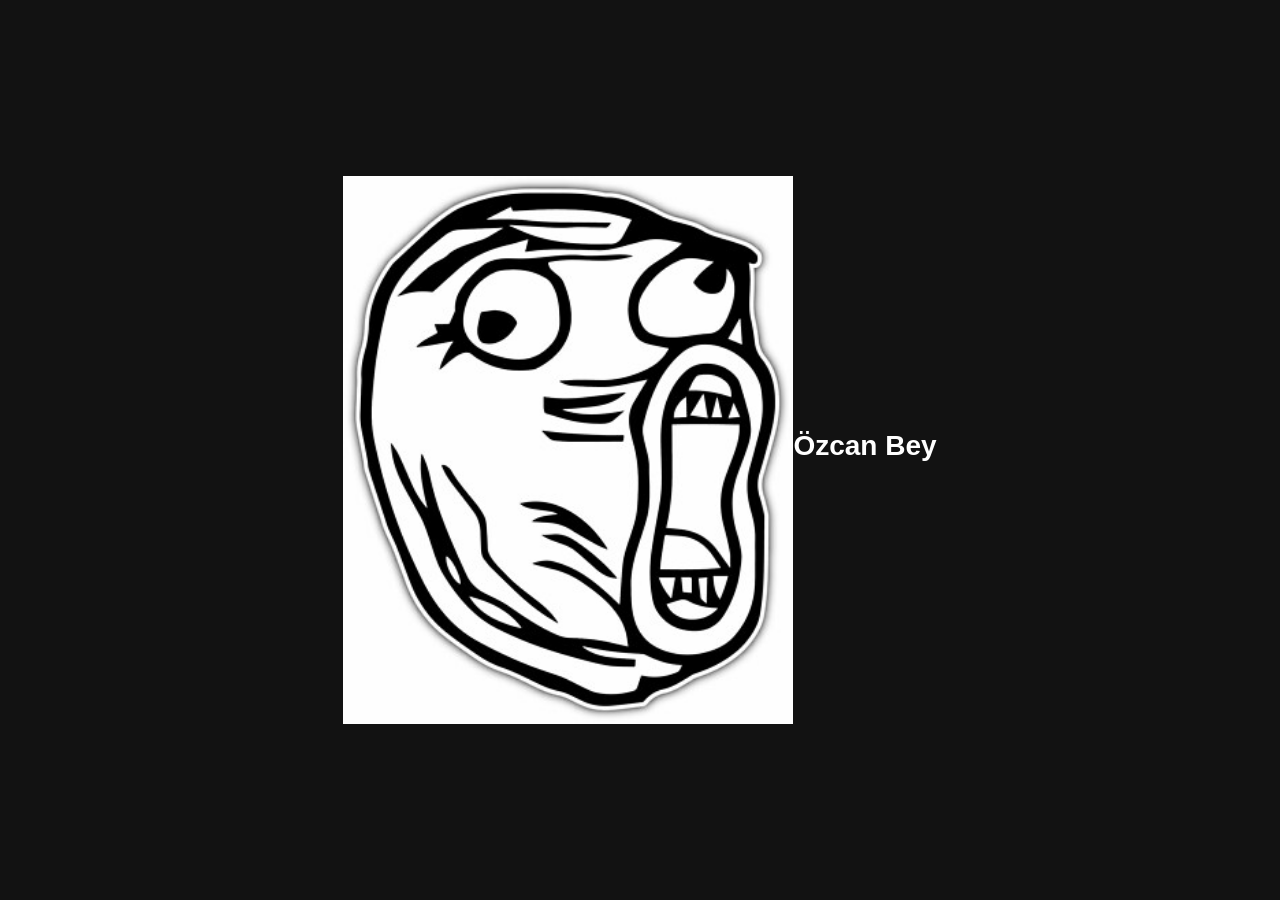
==== commit b0d4710e: "Update index.html" ====
--- a/index.html
+++ b/index.html
@@ -21,11 +21,21 @@
             max-width: 90vw; /* Mobilde veya küçük ekranda taşmayı engeller */
             height: auto;
         }
+
+        p {
+            color: white; /* Yazıyı beyaz yapar */
+            font-size: 28px; /* Yazı boyutu */
+            font-family: sans-serif; /* Daha düz ve şık bir yazı tipi */
+            margin-top: 20px; /* Resim ile arasına biraz boşluk bırakır */
+            text-align: center; /* Yazıyı tam ortalar */
+            font-weight: bold; /* Yazıyı kalın yapar (isteğe bağlı) */
+        }
     </style>
 </head>
 <body>
 
     <img src="imgs/s-l400.jpg" alt="SEXXXXX">
+    <p> Özcan Bey </p>
 
 </body>
 </html>
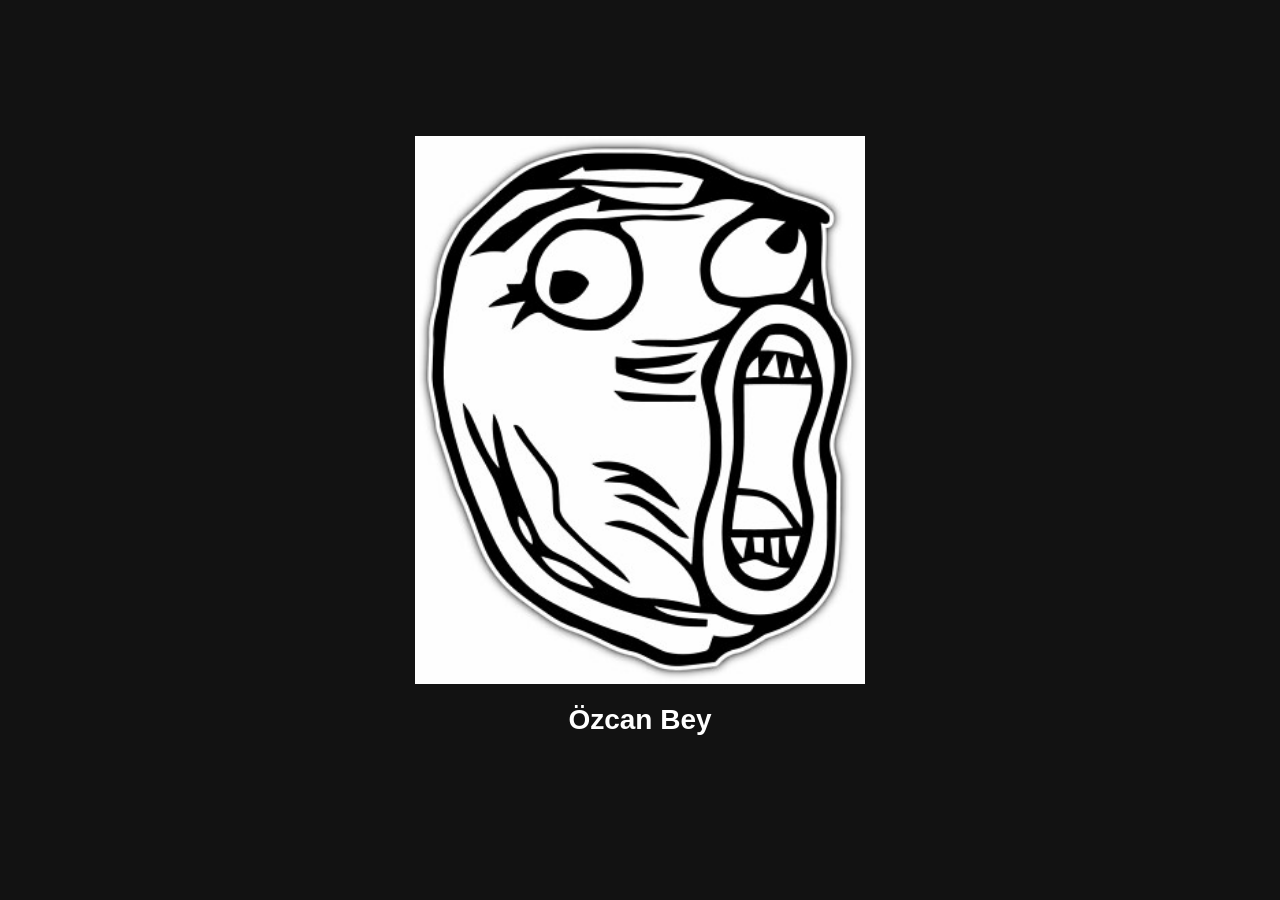
==== commit 7932212a: "Update index.html" ====
--- a/index.html
+++ b/index.html
@@ -5,23 +5,23 @@
     <meta name="viewport" content="width=device-width, initial-scale=1.0">
     <title>Resim</title>
     <style>
-        /* Sayfanın kenar boşluklarını sıfırlayıp tam ekran yapıyoruz */
         body {
             margin: 0;
             height: 100vh;
             display: flex;
+            flex-direction: column; /* Öğeleri yan yana değil, alt alta dizmesi için eklendi */
             justify-content: center;
             align-items: center;
-            background-color: #121212; /* Göz yormaması için koyu bir arka plan */
+            background-color: #121212; 
         }
 
-        /* Resmi biraz büyük ve ekranı taşırmayacak şekilde ayarlıyoruz */
         img {
-            width: 450px; /* İstediğin gibi biraz büyük */
-            max-width: 90vw; /* Mobilde veya küçük ekranda taşmayı engeller */
+            width: 450px; 
+            max-width: 90vw; 
             height: auto;
         }
 
+        /* Eklediğimiz paragraf (p) etiketi için ayarlar */
         p {
             color: white; /* Yazıyı beyaz yapar */
             font-size: 28px; /* Yazı boyutu */
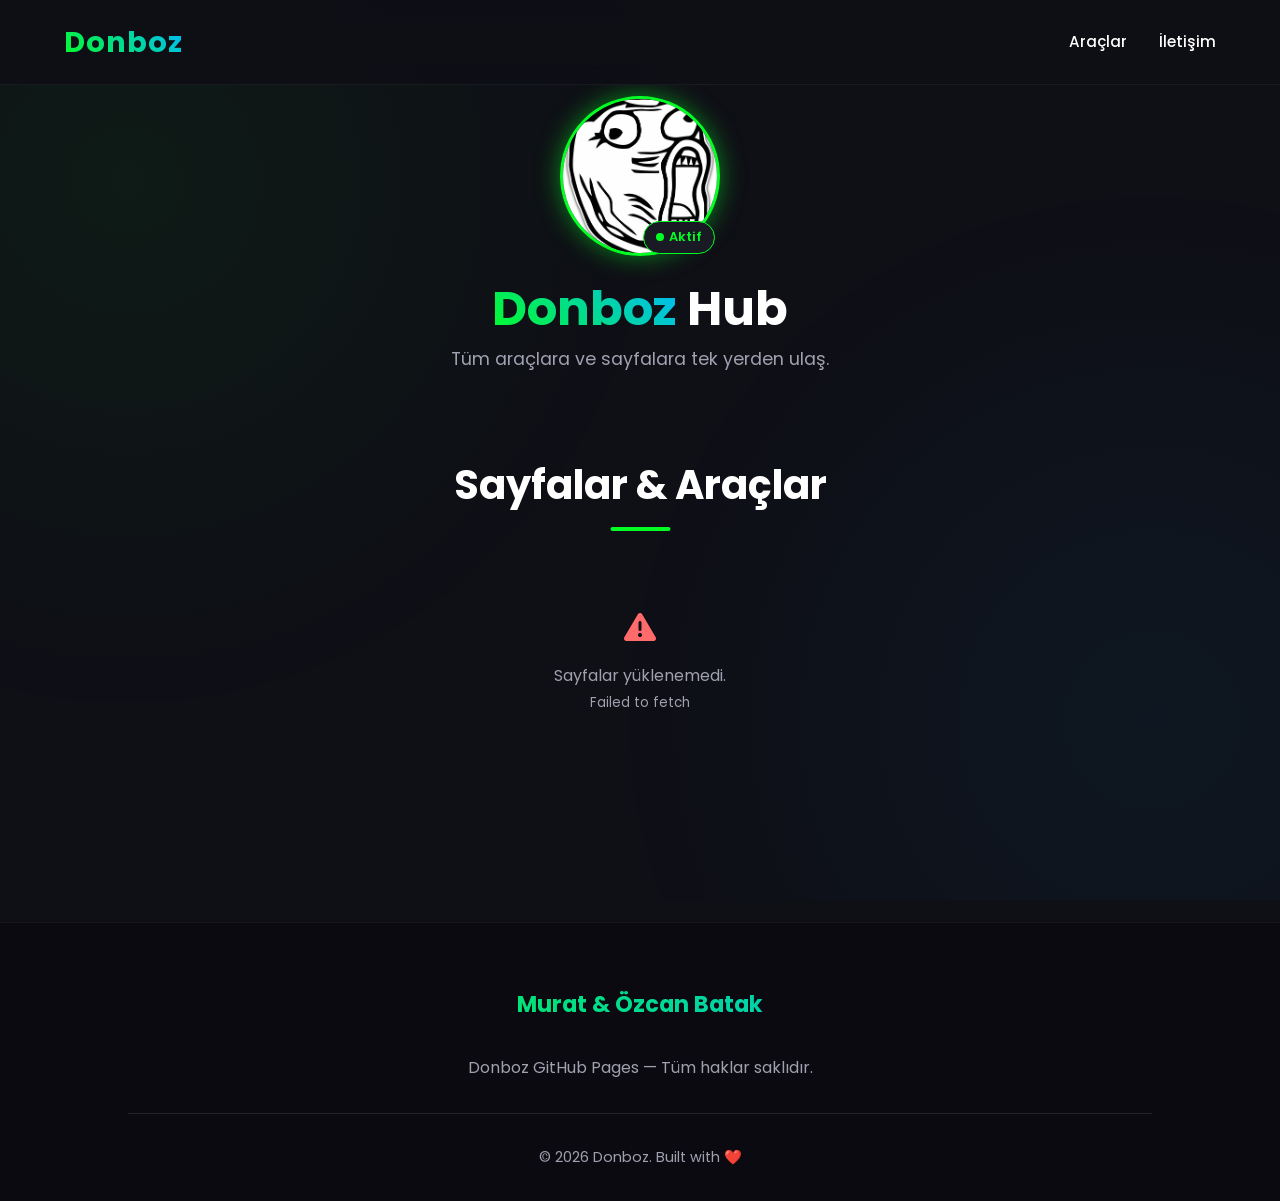
==== commit 89595ad0: "index.html: hub sayfası, otomatik HTML tespiti, footer Murat & Özcan Batak Agent-Logs-Url: https://g" ====
--- a/index.html
+++ b/index.html
@@ -3,39 +3,273 @@
 <head>
     <meta charset="UTF-8">
     <meta name="viewport" content="width=device-width, initial-scale=1.0">
-    <title>Resim</title>
+    <title>Donboz — Ana Sayfa</title>
+    <link rel="preconnect" href="https://fonts.googleapis.com">
+    <link rel="preconnect" href="https://fonts.gstatic.com" crossorigin>
+    <link href="https://fonts.googleapis.com/css2?family=Poppins:wght@400;600;700&display=swap" rel="stylesheet">
+    <link rel="stylesheet" href="https://cdnjs.cloudflare.com/ajax/libs/font-awesome/6.5.0/css/all.min.css">
+    <link rel="stylesheet" href="style.css">
     <style>
-        body {
-            margin: 0;
-            height: 100vh;
+        /* Hub sayfasına özel ek stiller */
+        .hub-hero {
+            min-height: 40vh;
             display: flex;
-            flex-direction: column; /* Öğeleri yan yana değil, alt alta dizmesi için eklendi */
+            flex-direction: column;
+            align-items: center;
             justify-content: center;
+            text-align: center;
+            padding: 6rem 5% 3rem;
+        }
+
+        .hub-hero h1 {
+            font-size: 3rem;
+            margin-bottom: 0.5rem;
+        }
+
+        .hub-hero p {
+            color: var(--text-secondary);
+            font-size: 1.1rem;
+            max-width: 500px;
+        }
+
+        /* Araçlar / Sayfalar Izgarası */
+        .tools-section {
+            padding: 2rem 10% 5rem;
+        }
+
+        .tools-grid {
+            display: grid;
+            grid-template-columns: repeat(auto-fill, minmax(240px, 1fr));
+            gap: 1.5rem;
+            margin-top: 2rem;
+        }
+
+        .tool-card {
+            background: var(--card-bg);
+            border: 1px solid rgba(255, 255, 255, 0.06);
+            border-radius: 18px;
+            padding: 2rem 1.5rem;
+            text-align: center;
+            text-decoration: none;
+            color: var(--text-main);
+            transition: transform 0.3s, border-color 0.3s, box-shadow 0.3s;
+            display: flex;
+            flex-direction: column;
             align-items: center;
-            background-color: #121212; 
-        }
-
-        img {
-            width: 450px; 
-            max-width: 90vw; 
-            height: auto;
-        }
-
-        /* Eklediğimiz paragraf (p) etiketi için ayarlar */
-        p {
-            color: white; /* Yazıyı beyaz yapar */
-            font-size: 28px; /* Yazı boyutu */
-            font-family: sans-serif; /* Daha düz ve şık bir yazı tipi */
-            margin-top: 20px; /* Resim ile arasına biraz boşluk bırakır */
-            text-align: center; /* Yazıyı tam ortalar */
-            font-weight: bold; /* Yazıyı kalın yapar (isteğe bağlı) */
+            gap: 0.75rem;
+            cursor: pointer;
+        }
+
+        .tool-card:hover {
+            transform: translateY(-8px);
+            border-color: var(--accent);
+            box-shadow: 0 8px 30px rgba(2, 255, 35, 0.15);
+        }
+
+        .tool-card .icon {
+            width: 60px;
+            height: 60px;
+            border-radius: 50%;
+            background: linear-gradient(135deg, rgba(2,255,35,0.15), rgba(0,183,255,0.15));
+            display: flex;
+            align-items: center;
+            justify-content: center;
+            font-size: 1.6rem;
+            color: var(--accent);
+            border: 1px solid rgba(2, 255, 35, 0.2);
+            transition: 0.3s;
+        }
+
+        .tool-card:hover .icon {
+            background: linear-gradient(135deg, rgba(2,255,35,0.3), rgba(0,183,255,0.3));
+            box-shadow: 0 0 20px var(--accent-glow);
+        }
+
+        .tool-card h3 {
+            font-size: 1.1rem;
+            font-weight: 600;
+        }
+
+        .tool-card p {
+            font-size: 0.85rem;
+            color: var(--text-secondary);
+        }
+
+        /* Yükleniyor ve boş durum */
+        .loading-state,
+        .empty-state {
+            grid-column: 1 / -1;
+            text-align: center;
+            padding: 3rem;
+            color: var(--text-secondary);
+        }
+
+        .loading-state i {
+            font-size: 2rem;
+            color: var(--accent);
+            animation: spin 1s linear infinite;
+        }
+
+        @keyframes spin {
+            from { transform: rotate(0deg); }
+            to { transform: rotate(360deg); }
+        }
+
+        /* Section başlık (tekrar kullanılabilir) */
+        .tools-section .section-title {
+            margin-bottom: 0;
+        }
+
+        /* Footer override: kısa bilgi */
+        .footer-brand {
+            font-size: 1.4rem;
+            font-weight: 700;
+            background: var(--gradient);
+            -webkit-background-clip: text;
+            -webkit-text-fill-color: transparent;
+            margin-bottom: 0.5rem;
+        }
+
+        @media (max-width: 600px) {
+            .hub-hero h1 { font-size: 2rem; }
+            .tools-section { padding: 2rem 5% 4rem; }
         }
     </style>
 </head>
 <body>
 
-    <img src="imgs/s-l400.jpg" alt="SEXXXXX">
-    <p> Özcan Bey </p>
-
+    <!-- Arkaplan animasyon katmanı -->
+    <div class="bg-animation"></div>
+
+    <!-- Header -->
+    <header>
+        <span class="logo"><span class="gradient-text">Donboz</span></span>
+        <nav class="nav-menu" id="navMenu">
+            <a href="#tools" class="nav-link">Araçlar</a>
+            <a href="#footer" class="nav-link">İletişim</a>
+        </nav>
+        <div class="menu-toggle" id="menuToggle" aria-label="Menüyü aç/kapat">
+            <span class="bar"></span>
+            <span class="bar"></span>
+            <span class="bar"></span>
+        </div>
+    </header>
+
+    <!-- Hero -->
+    <section class="hub-hero">
+        <div class="img-container" style="margin-bottom:1rem;">
+            <img src="imgs/s-l400.jpg" alt="Donboz" class="profile-img">
+            <span class="status-badge"><span style="width:8px;height:8px;background:var(--accent);border-radius:50%;display:inline-block;"></span> Aktif</span>
+        </div>
+        <h1><span class="gradient-text">Donboz</span> Hub</h1>
+        <p>Tüm araçlara ve sayfalara tek yerden ulaş.</p>
+    </section>
+
+    <!-- Araçlar -->
+    <main class="tools-section" id="tools">
+        <h2 class="section-title">Sayfalar &amp; Araçlar</h2>
+        <div class="tools-grid" id="toolsGrid">
+            <div class="loading-state">
+                <i class="fa-solid fa-circle-notch"></i>
+                <p style="margin-top:1rem;">Sayfalar yükleniyor…</p>
+            </div>
+        </div>
+    </main>
+
+    <!-- Footer -->
+    <footer id="footer">
+        <div class="footer-content">
+            <p class="footer-brand">Murat &amp; Özcan Batak</p>
+            <p>Donboz GitHub Pages — Tüm haklar saklıdır.</p>
+        </div>
+        <div class="copyright">
+            <p>&copy; <span id="year"></span> Donboz. Built with ❤️</p>
+        </div>
+    </footer>
+
+    <!-- Yukarı çık butonu -->
+    <a href="#" class="scroll-top" id="scrollTop" aria-label="Yukarı çık">
+        <i class="fa-solid fa-chevron-up"></i>
+    </a>
+
+    <script>
+        // ── Yıl ──────────────────────────────────────────────
+        document.getElementById('year').textContent = new Date().getFullYear();
+
+        // ── Hamburger Menü ────────────────────────────────────
+        const menuToggle = document.getElementById('menuToggle');
+        const navMenu    = document.getElementById('navMenu');
+        menuToggle.addEventListener('click', () => {
+            menuToggle.classList.toggle('active');
+            navMenu.classList.toggle('active');
+        });
+
+        // ── Yukarı Çık ────────────────────────────────────────
+        const scrollTopBtn = document.getElementById('scrollTop');
+        window.addEventListener('scroll', () => {
+            scrollTopBtn.classList.toggle('active', window.scrollY > 300);
+        });
+
+        // ── Sayfa İkonları ────────────────────────────────────
+        const PAGE_ICONS = {
+            'banner'     : { icon: 'fa-solid fa-scissors',        desc: 'Instagram banner bölücü aracı' },
+            'default'    : { icon: 'fa-solid fa-file-code',        desc: 'Bir araç veya sayfa' }
+        };
+
+        function getPageMeta(filename) {
+            const key = filename.replace('.html', '').toLowerCase();
+            return PAGE_ICONS[key] || PAGE_ICONS['default'];
+        }
+
+        function friendlyName(filename) {
+            const name = filename.replace('.html', '');
+            return name.charAt(0).toUpperCase() + name.slice(1);
+        }
+
+        // ── GitHub API ile HTML Dosyalarını Otomatik Tespit ───
+        const REPO    = 'Donboz/donboz.github.io';
+        const API_URL = `https://api.github.com/repos/${REPO}/contents/`;
+
+        async function loadPages() {
+            const grid = document.getElementById('toolsGrid');
+            try {
+                const res   = await fetch(API_URL, { headers: { 'Accept': 'application/vnd.github+json' } });
+                if (!res.ok) throw new Error(`GitHub API hatası: ${res.status}`);
+                const files = await res.json();
+
+                const htmlFiles = files.filter(f =>
+                    f.type === 'file' &&
+                    f.name.endsWith('.html') &&
+                    f.name.toLowerCase() !== 'index.html'
+                );
+
+                grid.innerHTML = '';
+
+                if (htmlFiles.length === 0) {
+                    grid.innerHTML = '<div class="empty-state"><i class="fa-solid fa-folder-open" style="font-size:2rem;"></i><p style="margin-top:1rem;">Henüz başka bir sayfa yok.</p></div>';
+                    return;
+                }
+
+                htmlFiles.forEach(file => {
+                    const meta = getPageMeta(file.name);
+                    const card = document.createElement('a');
+                    card.href      = file.name;
+                    card.className = 'tool-card';
+                    card.innerHTML = `
+                        <div class="icon"><i class="${meta.icon}"></i></div>
+                        <h3>${friendlyName(file.name)}</h3>
+                        <p>${meta.desc}</p>
+                    `;
+                    grid.appendChild(card);
+                });
+
+            } catch (err) {
+                console.error(err);
+                grid.innerHTML = `<div class="empty-state"><i class="fa-solid fa-triangle-exclamation" style="font-size:2rem;color:#ff6b6b;"></i><p style="margin-top:1rem;">Sayfalar yüklenemedi.<br><small>${err.message}</small></p></div>`;
+            }
+        }
+
+        loadPages();
+    </script>
 </body>
 </html>
--- a/style.css
+++ b/style.css
@@ -0,0 +1,610 @@
+/* =========================================
+   1. GENEL AYARLAR VE DEĞİŞKENLER
+   ========================================= */
+:root {
+    --bg-color: #0f0f16;           /* Ana Arkaplan (Çok koyu lacivert/siyah) */
+    --card-bg: #1a1a24;            /* Kart Arkaplanı */
+    --text-main: #ffffff;          /* Ana Yazı Rengi */
+    --text-secondary: #a0a0b0;     /* İkincil Yazı Rengi (Gri) */
+    --accent: #02ff23;             /* Vurgu Rengi (Neon Yeşil) */
+    --accent-glow: rgba(2, 255, 35, 0.5); /* Yeşil Parlama Efekti */
+    --gradient: linear-gradient(45deg, #02ff23, #00b7ff); /* Yeşil-Mavi Geçiş */
+}
+
+* {
+    margin: 0;
+    padding: 0;
+    box-sizing: border-box;
+    font-family: 'Poppins', sans-serif;
+    scroll-behavior: smooth; /* Yumuşak kaydırma */
+}
+
+body {
+    background-color: var(--bg-color);
+    color: var(--text-main);
+    overflow-x: hidden; /* Yatay taşmayı engelle */
+    line-height: 1.6;
+}
+
+/* =========================================
+   2. ARKAPLAN ANİMASYONU VE SCROLLBAR
+   ========================================= */
+.bg-animation {
+    position: fixed;
+    top: 0;
+    left: 0;
+    width: 100%;
+    height: 100vh;
+    /* Hafif hareketli yeşil ve mavi noktalar */
+    background: radial-gradient(circle at 10% 20%, rgba(2, 255, 35, 0.05) 0%, transparent 40%),
+                radial-gradient(circle at 90% 80%, rgba(0, 183, 255, 0.05) 0%, transparent 40%);
+    z-index: -1; /* En arkada durması için */
+    pointer-events: none;
+}
+
+/* Scrollbar (Kaydırma Çubuğu) Tasarımı */
+::-webkit-scrollbar {
+    width: 10px;
+}
+::-webkit-scrollbar-track {
+    background: var(--bg-color);
+}
+::-webkit-scrollbar-thumb {
+    background: #333;
+    border-radius: 5px;
+}
+::-webkit-scrollbar-thumb:hover {
+    background: var(--accent); /* Üzerine gelince yeşil olsun */
+}
+
+/* =========================================
+   3. HEADER (ÜST MENÜ)
+   ========================================= */
+header {
+    position: fixed;
+    top: 0;
+    width: 100%;
+    padding: 1.2rem 5%;
+    display: flex;
+    justify-content: space-between;
+    align-items: center;
+    background: rgba(15, 15, 22, 0.85); /* Yarı saydam */
+    backdrop-filter: blur(10px); /* Buzlu cam efekti */
+    z-index: 1000;
+    border-bottom: 1px solid rgba(255,255,255,0.05);
+}
+
+.logo {
+    font-size: 1.8rem;
+    font-weight: 700;
+    letter-spacing: 1px;
+    cursor: pointer;
+    color: var(--text-main);
+}
+
+.nav-menu {
+    display: flex;
+    gap: 2rem;
+}
+
+.nav-link {
+    color: var(--text-main);
+    text-decoration: none;
+    font-weight: 500;
+    transition: 0.3s;
+    position: relative;
+    font-size: 0.95rem;
+}
+
+.nav-link:hover {
+    color: var(--accent);
+}
+
+/* Linkin altındaki yeşil çizgi efekti */
+.nav-link::after {
+    content: '';
+    position: absolute;
+    width: 0;
+    height: 2px;
+    bottom: -5px;
+    left: 0;
+    background-color: var(--accent);
+    transition: 0.3s;
+}
+
+.nav-link:hover::after {
+    width: 100%;
+}
+
+/* Mobil Menü Butonu (Hamburger) */
+.menu-toggle {
+    display: none; /* Masaüstünde gizli */
+    cursor: pointer;
+    flex-direction: column;
+    gap: 5px;
+}
+
+.bar {
+    width: 25px;
+    height: 3px;
+    background-color: var(--text-main);
+    transition: 0.3s;
+}
+
+/* =========================================
+   4. HERO BÖLÜMÜ (GİRİŞ)
+   ========================================= */
+.hero {
+    min-height: 100vh;
+    display: flex;
+    align-items: center;
+    justify-content: center;
+    text-align: center;
+    padding: 80px 20px 20px; /* Header payı */
+}
+
+.hero-content {
+    max-width: 800px;
+}
+
+/* Profil Resmi Alanı */
+.img-container {
+    position: relative;
+    display: inline-block;
+    margin-bottom: 1.5rem;
+}
+
+.profile-img {
+    width: 160px;
+    height: 160px;
+    border-radius: 50%;
+    object-fit: cover;
+    border: 3px solid var(--accent);
+    box-shadow: 0 0 25px var(--accent-glow);
+    animation: float 6s ease-in-out infinite; /* Süzülme animasyonu */
+}
+
+@keyframes float {
+    0%, 100% { transform: translateY(0); }
+    50% { transform: translateY(-15px); }
+}
+
+.status-badge {
+    position: absolute;
+    bottom: 10px;
+    right: 5px;
+    background: #1a1a24;
+    border: 1px solid var(--accent);
+    color: var(--accent);
+    padding: 5px 12px;
+    border-radius: 20px;
+    font-size: 0.8rem;
+    font-weight: 600;
+    display: flex;
+    align-items: center;
+    gap: 5px;
+}
+
+h1 {
+    font-size: 3.5rem;
+    margin-bottom: 0.5rem;
+    line-height: 1.2;
+}
+
+/* Renk geçişli metin (Donboz yazısı) */
+.gradient-text {
+    background: var(--gradient);
+    -webkit-background-clip: text;
+    -webkit-text-fill-color: transparent;
+}
+
+/* Daktilo Efekti Alanı */
+.typing-container {
+    font-size: 1.5rem;
+    color: var(--text-secondary);
+    margin-bottom: 1.5rem;
+    min-height: 1.6em;
+}
+
+.cursor {
+    color: var(--accent);
+    animation: blink 0.8s infinite;
+}
+
+@keyframes blink {
+    0%, 100% { opacity: 1; }
+    50% { opacity: 0; }
+}
+
+.hero-text {
+    font-size: 1.1rem;
+    color: var(--text-secondary);
+    margin-bottom: 2rem;
+    max-width: 600px;
+    margin-left: auto;
+    margin-right: auto;
+}
+
+/* Butonlar */
+.hero-buttons {
+    display: flex;
+    gap: 1rem;
+    justify-content: center;
+}
+
+.btn {
+    padding: 12px 30px;
+    border-radius: 30px;
+    text-decoration: none;
+    font-weight: 600;
+    transition: 0.3s;
+    display: flex;
+    align-items: center;
+    gap: 8px;
+}
+
+.btn-primary {
+    background: var(--accent);
+    color: #000; /* Siyah yazı okunabilirlik için */
+    box-shadow: 0 0 15px var(--accent-glow);
+}
+
+.btn-primary:hover {
+    background: #fff;
+    transform: translateY(-3px);
+}
+
+.btn-secondary {
+    background: transparent;
+    border: 2px solid var(--text-secondary);
+    color: var(--text-main);
+}
+
+.btn-secondary:hover {
+    border-color: var(--accent);
+    color: var(--accent);
+}
+
+/* =========================================
+   5. BÖLÜMLER GENEL (SECTIONS)
+   ========================================= */
+.section {
+    padding: 5rem 10%;
+}
+
+.section-title {
+    text-align: center;
+    font-size: 2.5rem;
+    margin-bottom: 3rem;
+    position: relative;
+    display: inline-block;
+    left: 50%;
+    transform: translateX(-50%);
+}
+
+.section-title::after {
+    content: '';
+    display: block;
+    width: 60px;
+    height: 4px;
+    background: var(--accent);
+    margin: 10px auto 0;
+    border-radius: 2px;
+}
+
+/* =========================================
+   6. YOLCULUĞUM (TIMELINE)
+   ========================================= */
+.timeline {
+    position: relative;
+    max-width: 800px;
+    margin: 0 auto;
+    padding: 20px;
+}
+
+/* Dikey Çizgi */
+.timeline::after {
+    content: '';
+    position: absolute;
+    width: 2px;
+    background: var(--accent);
+    top: 0;
+    bottom: 0;
+    left: 20px;
+    margin-left: -1px;
+}
+
+.timeline-item {
+    padding: 10px 40px;
+    position: relative;
+    background-color: inherit;
+    width: 100%;
+    margin-bottom: 1rem;
+}
+
+/* Çizgi üzerindeki noktalar */
+.timeline-item::after {
+    content: '';
+    position: absolute;
+    width: 16px;
+    height: 16px;
+    left: 12px;
+    top: 15px;
+    background-color: var(--bg-color);
+    border: 3px solid var(--accent);
+    border-radius: 50%;
+    z-index: 1;
+    transition: 0.3s;
+}
+
+.timeline-item:hover::after {
+    background-color: var(--accent);
+    box-shadow: 0 0 10px var(--accent);
+}
+
+.timeline-item .date {
+    font-size: 0.9rem;
+    color: var(--accent);
+    font-weight: bold;
+    display: block;
+    margin-bottom: 5px;
+}
+
+.timeline-item h3 {
+    font-size: 1.3rem;
+    margin-bottom: 5px;
+}
+
+.timeline-item p {
+    color: var(--text-secondary);
+    font-size: 0.95rem;
+}
+
+/* =========================================
+   7. YETENEKLER (SKILLS)
+   ========================================= */
+.skills-grid {
+    display: grid;
+    grid-template-columns: repeat(auto-fit, minmax(130px, 1fr));
+    gap: 1.5rem;
+}
+
+.skill-card {
+    background: var(--card-bg);
+    padding: 1.5rem;
+    border-radius: 15px;
+    text-align: center;
+    transition: 0.3s;
+    border: 1px solid rgba(255,255,255,0.05);
+    display: flex;
+    flex-direction: column;
+    align-items: center;
+    gap: 10px;
+}
+
+.skill-card i {
+    font-size: 2.5rem;
+    margin-bottom: 5px;
+    transition: 0.3s;
+    color: var(--text-secondary); /* Normalde gri */
+}
+
+.skill-card span {
+    font-weight: 500;
+}
+
+.skill-card:hover {
+    transform: translateY(-5px);
+    border-color: var(--accent);
+}
+
+/* Hover olunca ikonlar renklensin */
+.skill-card.js:hover i { color: #f7df1e; }
+.skill-card.node:hover i { color: #68a063; }
+.skill-card.html:hover i { color: #e34f26; }
+.skill-card.java:hover i { color: #f89820; }
+.skill-card.db:hover i { color: #00ed64; }
+.skill-card.csharp:hover i { color: #9b4f96; }
+.skill-card.git:hover i { color: #f05032; }
+
+/* =========================================
+   8. PROJELER
+   ========================================= */
+.projects-grid {
+    display: grid;
+    grid-template-columns: repeat(auto-fit, minmax(300px, 1fr));
+    gap: 2rem;
+}
+
+.project-card {
+    background: var(--card-bg);
+    border-radius: 20px;
+    overflow: hidden;
+    transition: 0.3s;
+    border: 1px solid rgba(255,255,255,0.05);
+    position: relative;
+}
+
+.project-card:hover {
+    transform: translateY(-10px);
+    box-shadow: 0 10px 30px rgba(0,0,0,0.5);
+    border-color: rgba(2, 255, 35, 0.3);
+}
+
+.card-image {
+    height: 180px;
+    display: flex;
+    align-items: center;
+    justify-content: center;
+    font-size: 4rem;
+    color: rgba(255,255,255,0.8);
+}
+
+/* Proje arkaplan gradyanları */
+.ludio-bg { background: linear-gradient(135deg, #2b5876, #4e4376); }
+.fs-bg { background: linear-gradient(135deg, #134e5e, #71b280); }
+.group-bg { background: linear-gradient(135deg, #cc2b5e, #753a88); }
+
+.card-content {
+    padding: 1.5rem;
+}
+
+.card-content h3 {
+    margin-bottom: 0.5rem;
+    font-size: 1.4rem;
+}
+
+.card-content p {
+    color: var(--text-secondary);
+    font-size: 0.9rem;
+    margin-bottom: 1.5rem;
+}
+
+.card-links a {
+    color: var(--accent);
+    text-decoration: none;
+    font-weight: 600;
+    font-size: 0.9rem;
+    transition: 0.2s;
+    display: inline-block;
+}
+
+.card-links a:hover {
+    color: #fff;
+    transform: translateX(5px);
+}
+
+/* =========================================
+   9. FOOTER VE SCROLL TOP
+   ========================================= */
+footer {
+    background: #0a0a10;
+    padding: 4rem 10% 2rem;
+    text-align: center;
+    margin-top: 5rem;
+    border-top: 1px solid rgba(255,255,255,0.05);
+}
+
+.footer-content h2 {
+    margin-bottom: 1rem;
+}
+
+.footer-content p {
+    color: var(--text-secondary);
+    margin-bottom: 2rem;
+}
+
+.social-links {
+    display: flex;
+    justify-content: center;
+    gap: 1.5rem;
+    margin-bottom: 3rem;
+}
+
+.social-btn {
+    width: 50px;
+    height: 50px;
+    border-radius: 50%;
+    background: rgba(255,255,255,0.05);
+    display: flex;
+    align-items: center;
+    justify-content: center;
+    color: var(--text-main);
+    text-decoration: none;
+    font-size: 1.2rem;
+    transition: 0.3s;
+}
+
+.social-btn:hover {
+    background: var(--accent);
+    color: #000;
+    transform: scale(1.1) rotate(10deg);
+}
+
+.copyright {
+    border-top: 1px solid rgba(255,255,255,0.1);
+    padding-top: 2rem;
+    font-size: 0.9rem;
+    color: var(--text-secondary);
+}
+
+/* YUKARI ÇIK BUTONU */
+.scroll-top {
+    position: fixed;
+    bottom: 30px;
+    right: 30px;
+    background: var(--accent);
+    color: #000;
+    width: 45px;
+    height: 45px;
+    border-radius: 50%;
+    display: flex;
+    align-items: center;
+    justify-content: center;
+    text-decoration: none;
+    opacity: 0; /* Başlangıçta görünmez */
+    pointer-events: none; /* Tıklanamaz */
+    transition: 0.3s;
+    z-index: 999;
+    box-shadow: 0 0 15px var(--accent-glow);
+    font-size: 1.2rem;
+}
+
+.scroll-top.active {
+    opacity: 1;
+    pointer-events: auto;
+    transform: translateY(0);
+}
+
+.scroll-top:hover {
+    background: #fff;
+    transform: translateY(-5px);
+}
+
+/* =========================================
+   10. MOBİL UYUMLULUK (MEDIA QUERIES)
+   ========================================= */
+@media (max-width: 768px) {
+    /* Hamburger Menü Görünsün */
+    .menu-toggle {
+        display: flex;
+        z-index: 1001;
+    }
+
+    /* Menü Yandan Gelsin */
+    .nav-menu {
+        position: fixed;
+        top: 0;
+        right: -100%;
+        width: 75%;
+        height: 100vh;
+        background: #1a1a24;
+        flex-direction: column;
+        align-items: center;
+        justify-content: center;
+        transition: 0.4s;
+        box-shadow: -5px 0 15px rgba(0,0,0,0.5);
+    }
+
+    .nav-menu.active {
+        right: 0;
+    }
+
+    /* Hamburger Animasyonu (X şekline dönme) */
+    .menu-toggle.active .bar:nth-child(1) { transform: rotate(-45deg) translate(-5px, 6px); }
+    .menu-toggle.active .bar:nth-child(2) { opacity: 0; }
+    .menu-toggle.active .bar:nth-child(3) { transform: rotate(45deg) translate(-5px, -6px); }
+
+    /* Başlık boyutlarını küçült */
+    h1 { font-size: 2.5rem; }
+    .hero-text { font-size: 1rem; }
+    
+    /* Butonları alt alta al */
+    .hero-buttons { flex-direction: column; width: 100%; }
+    .btn { width: 100%; justify-content: center; }
+    
+    /* Bölüm boşluklarını azalt */
+    .section { padding: 4rem 5%; }
+
+    .projects-grid { grid-template-columns: 1fr; }
+}
